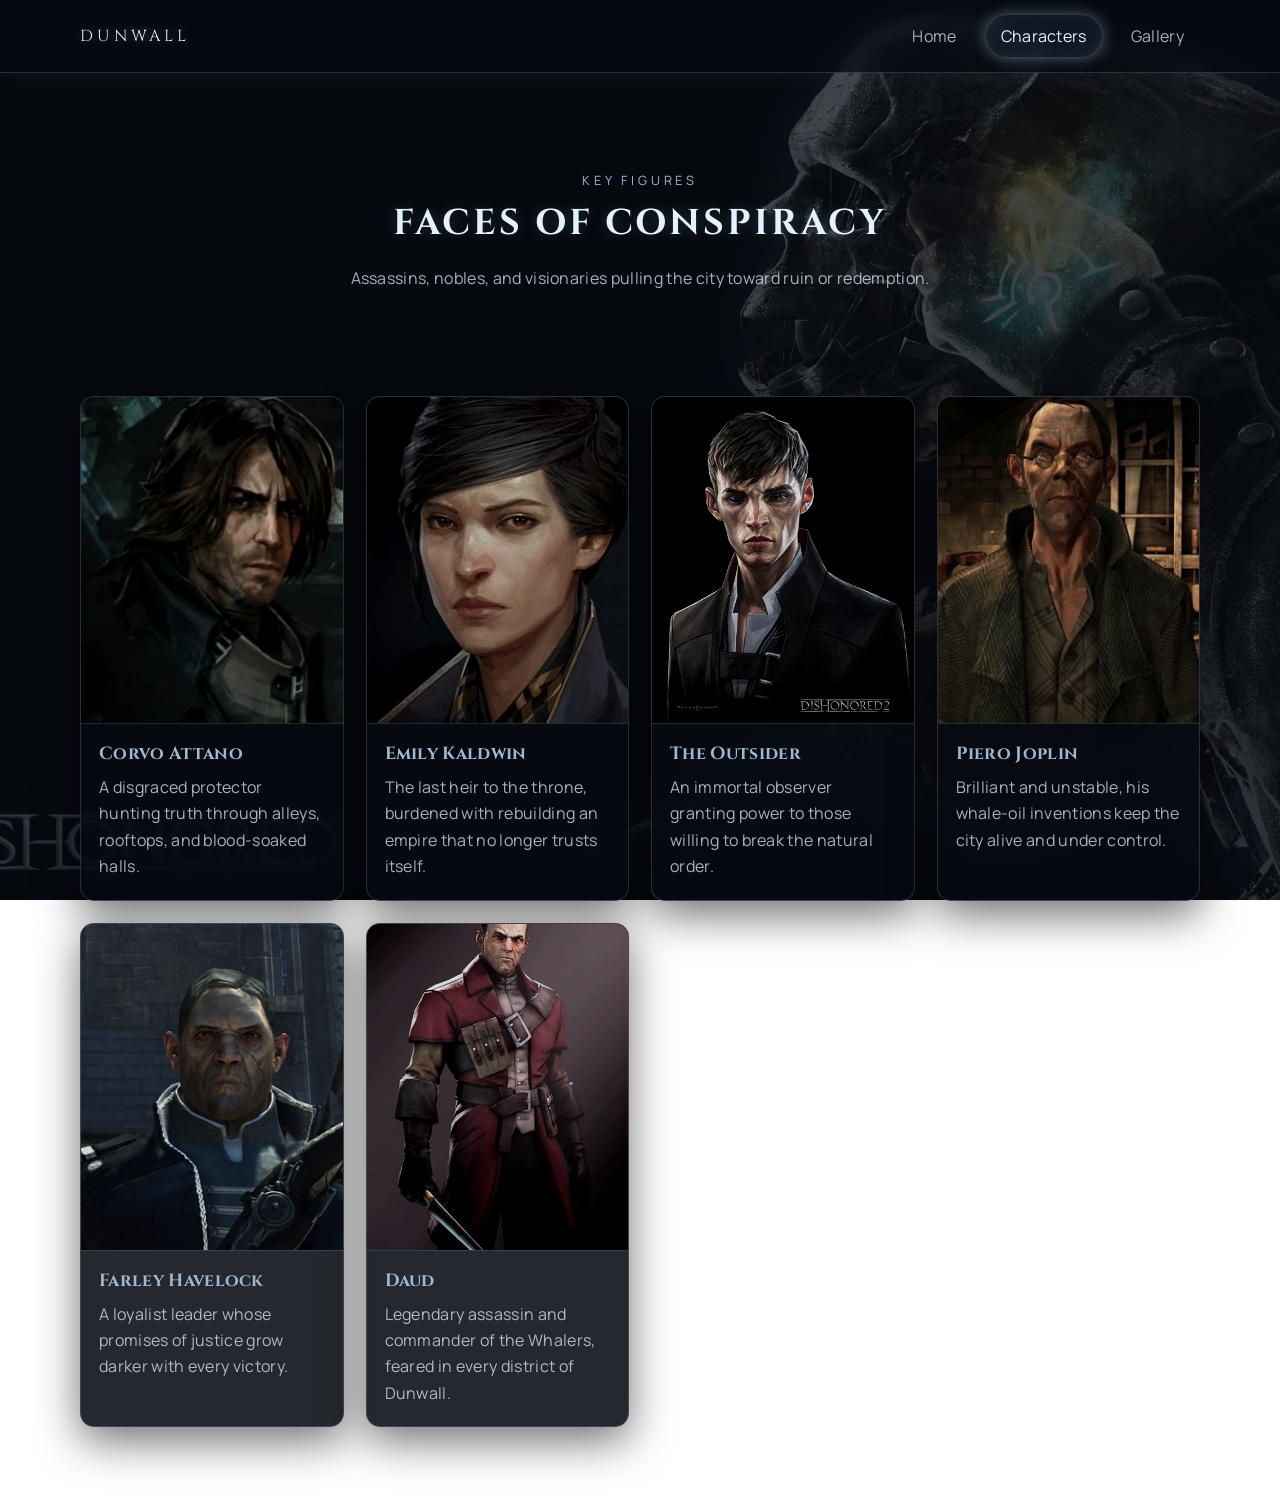
==== characters.html @ 55f80cd5 "Initial commit: Dishonored static site" ====
<!doctype html>
<html lang="en">
<head>
  <meta charset="UTF-8">
  <meta name="viewport" content="width=device-width, initial-scale=1.0">
  <title>Characters | Dunwall in Shadow</title>
  <link rel="stylesheet" href="style.css">
</head>
<body class="page">
  <header class="topbar">
    <div class="container topbar-inner">
      <a class="brand" href="index.html">Dunwall</a>
      <nav class="nav" aria-label="Main navigation">
        <a class="nav-link" href="index.html">Home</a>
        <a class="nav-link active" href="characters.html">Characters</a>
        <a class="nav-link" href="gallery.html">Gallery</a>
      </nav>
    </div>
  </header>

  <main class="main-content">
    <section class="section page-header">
      <div class="container centered">
        <p class="eyebrow">Key Figures</p>
        <h1 class="section-title">Faces of Conspiracy</h1>
        <p class="section-subtitle">Assassins, nobles, and visionaries pulling the city toward ruin or redemption.</p>
      </div>
    </section>

    <section class="section">
      <div class="container">
        <div class="character-grid">
          <article class="character-card">
            <img src="images/corvo.jpg" alt="Masked royal protector standing in shadow">
            <div class="card-body">
              <h3>Corvo Attano</h3>
              <p>A disgraced protector hunting truth through alleys, rooftops, and blood-soaked halls.</p>
            </div>
          </article>

          <article class="character-card">
            <img src="images/empress.jpg" alt="Young empress in pale blue light">
            <div class="card-body">
              <h3>Emily Kaldwin</h3>
              <p>The last heir to the throne, burdened with rebuilding an empire that no longer trusts itself.</p>
            </div>
          </article>

          <article class="character-card">
            <img src="images/outsider.jpg" alt="Mysterious figure with glowing eyes">
            <div class="card-body">
              <h3>The Outsider</h3>
              <p>An immortal observer granting power to those willing to break the natural order.</p>
            </div>
          </article>

          <article class="character-card">
            <img src="images/inventor.jpg" alt="Inventor surrounded by industrial machines">
            <div class="card-body">
              <h3>Piero Joplin</h3>
              <p>Brilliant and unstable, his whale-oil inventions keep the city alive and under control.</p>
            </div>
          </article>

          <article class="character-card">
            <img src="images/loyalist.jpg" alt="Masked loyalist at a strategy table">
            <div class="card-body">
              <h3>Farley Havelock</h3>
              <p>A loyalist leader whose promises of justice grow darker with every victory.</p>
            </div>
          </article>

          <article class="character-card">
            <img src="images/whaler.jpg" alt="Whaler assassin with blade and hood">
            <div class="card-body">
              <h3>Daud </h3>
              <p>Legendary assassin and commander of the Whalers, feared in every district of Dunwall.</p>
            </div>
          </article>
        </div>
      </div>
    </section>
  </main>
</body>
</html>
---- style.css ----
@import url("https://fonts.googleapis.com/css2?family=Cinzel:wght@500;700&family=Manrope:wght@400;500;700&display=swap");

:root {
  --black-void: #070b12;
  --night-ink: #0b1420;
  --steel-blue: #2f4b63;
  --frost-blue: #9fb8d3;
  --cold-light: #e3f2ff;
  --panel: rgba(7, 11, 18, 0.88);
  --panel-soft: rgba(11, 20, 32, 0.8);
  --glow: rgba(159, 184, 211, 0.45);
  --border: rgba(159, 184, 211, 0.22);
  --text-dim: rgba(227, 242, 255, 0.72);
  --shadow: 0 14px 44px rgba(0, 0, 0, 0.56);
}

*,
*::before,
*::after {
  box-sizing: border-box;
}

html,
body {
  margin: 0;
  min-height: 100%;
}

body {
  font-family: "Manrope", "Segoe UI", sans-serif;
  color: var(--cold-light);
  background:
    linear-gradient(rgba(7, 11, 18, 0.74), rgba(7, 11, 18, 0.84)),
    url("images/dishonored-bg.jpg"),
    radial-gradient(circle at 15% 0%, rgba(47, 75, 99, 0.38), transparent 42%),
    radial-gradient(circle at 85% 10%, rgba(159, 184, 211, 0.12), transparent 40%),
    linear-gradient(160deg, var(--black-void), var(--night-ink) 60%, #0d1d2f);
  background-size: cover;
  background-position: center top;
  background-attachment: fixed;
  letter-spacing: 0.02em;
}

body::before {
  content: "";
  position: fixed;
  inset: 0;
  pointer-events: none;
  opacity: 0.12;
  background-image: repeating-linear-gradient(
    0deg,
    rgba(255, 255, 255, 0.05) 0,
    rgba(255, 255, 255, 0.05) 1px,
    transparent 1px,
    transparent 3px
  );
}

img {
  display: block;
  max-width: 100%;
}

a {
  color: inherit;
  text-decoration: none;
}

.container {
  width: min(1120px, 92vw);
  margin: 0 auto;
}

.topbar {
  position: sticky;
  top: 0;
  z-index: 10;
  border-bottom: 1px solid var(--border);
  background: rgba(7, 11, 18, 0.7);
  backdrop-filter: blur(6px);
  box-shadow: 0 0 28px rgba(159, 184, 211, 0.09);
}

.topbar-inner {
  min-height: 72px;
  display: flex;
  align-items: center;
  justify-content: space-between;
  gap: 24px;
}

.brand {
  font-family: "Cinzel", serif;
  letter-spacing: 0.24em;
  text-transform: uppercase;
  font-size: 1rem;
  color: var(--cold-light);
  text-shadow: 0 0 12px rgba(159, 184, 211, 0.52);
}

.nav {
  display: flex;
  flex-wrap: wrap;
  gap: 12px;
}

.nav-link {
  padding: 10px 15px;
  border-radius: 999px;
  border: 1px solid transparent;
  color: var(--text-dim);
  transition: all 0.3s ease;
}

.nav-link:hover,
.nav-link:focus-visible,
.nav-link.active {
  color: var(--cold-light);
  border-color: var(--border);
  box-shadow: 0 0 15px var(--glow), inset 0 0 14px rgba(159, 184, 211, 0.09);
  background: rgba(47, 75, 99, 0.2);
}

.hero {
  min-height: calc(100vh - 72px);
  display: grid;
  place-items: center;
  padding: 90px 0;
  position: relative;
  background-image:
    linear-gradient(rgba(7, 11, 18, 0.32), rgba(7, 11, 18, 0.68)),
    radial-gradient(circle at 78% 16%, rgba(189, 219, 255, 0.2), transparent 42%),
    url("images/dishonored-bg.jpg");
  background-size: cover;
  background-position: center;
}

.hero::before {
  content: "";
  position: absolute;
  inset: 0;
  background:
    linear-gradient(90deg, rgba(7, 11, 18, 0.88), rgba(7, 11, 18, 0.22) 65%),
    radial-gradient(circle at 75% 20%, rgba(159, 184, 211, 0.16), transparent 45%);
}

.hero-content {
  position: relative;
  z-index: 1;
  text-align: center;
  max-width: 760px;
}

.eyebrow {
  margin: 0 0 10px;
  font-size: 0.8rem;
  letter-spacing: 0.3em;
  text-transform: uppercase;
  color: var(--frost-blue);
}

.cinematic-title {
  margin: 0;
  font-family: "Cinzel", serif;
  font-size: clamp(2.2rem, 6vw, 5.2rem);
  letter-spacing: 0.09em;
  line-height: 1.08;
  text-transform: uppercase;
  text-shadow: 0 0 26px rgba(159, 184, 211, 0.33), 0 16px 30px rgba(0, 0, 0, 0.85);
}

.intro-text,
.section-subtitle {
  margin: 18px auto 0;
  max-width: 60ch;
  color: var(--text-dim);
  line-height: 1.7;
}

.hero-actions {
  margin-top: 32px;
  display: flex;
  justify-content: center;
  flex-wrap: wrap;
  gap: 14px;
}

.button {
  display: inline-block;
  padding: 12px 20px;
  border-radius: 999px;
  border: 1px solid var(--border);
  font-weight: 700;
  letter-spacing: 0.05em;
  text-transform: uppercase;
  font-size: 0.78rem;
  transition: transform 0.3s ease, box-shadow 0.3s ease, background 0.3s ease;
}

.button:hover,
.button:focus-visible {
  transform: translateY(-2px);
  box-shadow: 0 0 22px var(--glow);
}

.button-primary {
  background: linear-gradient(120deg, rgba(47, 75, 99, 0.6), rgba(159, 184, 211, 0.32));
}

.button-ghost {
  background: rgba(7, 11, 18, 0.45);
}

.main-content {
  padding-top: 20px;
}

.section {
  padding: 78px 0;
}

.page-header {
  padding-bottom: 26px;
}

.centered {
  text-align: center;
}

.section-title {
  margin: 0;
  font-family: "Cinzel", serif;
  text-transform: uppercase;
  letter-spacing: 0.08em;
  font-size: clamp(1.55rem, 2.8vw, 2.6rem);
  text-shadow: 0 0 14px rgba(159, 184, 211, 0.25);
}

.feature-grid {
  margin-top: 28px;
  display: grid;
  gap: 20px;
  grid-template-columns: repeat(auto-fit, minmax(230px, 1fr));
}

.feature {
  padding: 22px;
  background: var(--panel-soft);
  border: 1px solid var(--border);
  border-radius: 12px;
  box-shadow: var(--shadow);
}

.feature h3 {
  margin: 0 0 8px;
  font-family: "Cinzel", serif;
  color: var(--frost-blue);
}

.feature p {
  margin: 0;
  color: var(--text-dim);
  line-height: 1.7;
}

.character-grid {
  display: grid;
  grid-template-columns: repeat(auto-fit, minmax(230px, 1fr));
  gap: 22px;
}

.character-card {
  border: 1px solid var(--border);
  border-radius: 14px;
  background: var(--panel);
  overflow: hidden;
  box-shadow: var(--shadow);
  transition: transform 0.35s ease, border-color 0.35s ease, box-shadow 0.35s ease;
}

.character-card img {
  width: 100%;
  aspect-ratio: 4 / 5;
  object-fit: cover;
  border-bottom: 1px solid var(--border);
  filter: saturate(0.78) contrast(1.06) brightness(0.84);
}

.character-card:hover {
  transform: translateY(-7px);
  border-color: rgba(227, 242, 255, 0.55);
  box-shadow: 0 0 26px rgba(159, 184, 211, 0.25), var(--shadow);
}

.card-body {
  padding: 18px 18px 20px;
}

.card-body h3 {
  margin: 0 0 8px;
  font-family: "Cinzel", serif;
  font-size: 1.1rem;
  color: var(--frost-blue);
}

.card-body p {
  margin: 0;
  color: var(--text-dim);
  line-height: 1.65;
}

.gallery-grid {
  display: grid;
  grid-template-columns: repeat(auto-fit, minmax(210px, 1fr));
  gap: 16px;
}

.gallery-item {
  margin: 0;
  border-radius: 10px;
  border: 1px solid var(--border);
  overflow: hidden;
  background: var(--panel);
  box-shadow: var(--shadow);
}

.gallery-item img {
  width: 100%;
  aspect-ratio: 4 / 3;
  object-fit: cover;
  filter: saturate(0.75) brightness(0.9);
  transform: scale(1.01);
  transition: transform 0.45s ease, filter 0.45s ease;
}

.gallery-item:hover {
  border-color: rgba(227, 242, 255, 0.52);
  box-shadow: 0 0 20px rgba(159, 184, 211, 0.24), var(--shadow);
}

.gallery-item:hover img {
  transform: scale(1.12);
  filter: saturate(0.95) brightness(1);
}

@media (max-width: 780px) {
  body {
    background-attachment: scroll;
  }

  .topbar-inner {
    flex-direction: column;
    justify-content: center;
    padding: 12px 0;
    min-height: auto;
  }

  .hero {
    min-height: calc(100vh - 120px);
    padding: 72px 0;
  }

  .section {
    padding: 64px 0;
  }
}
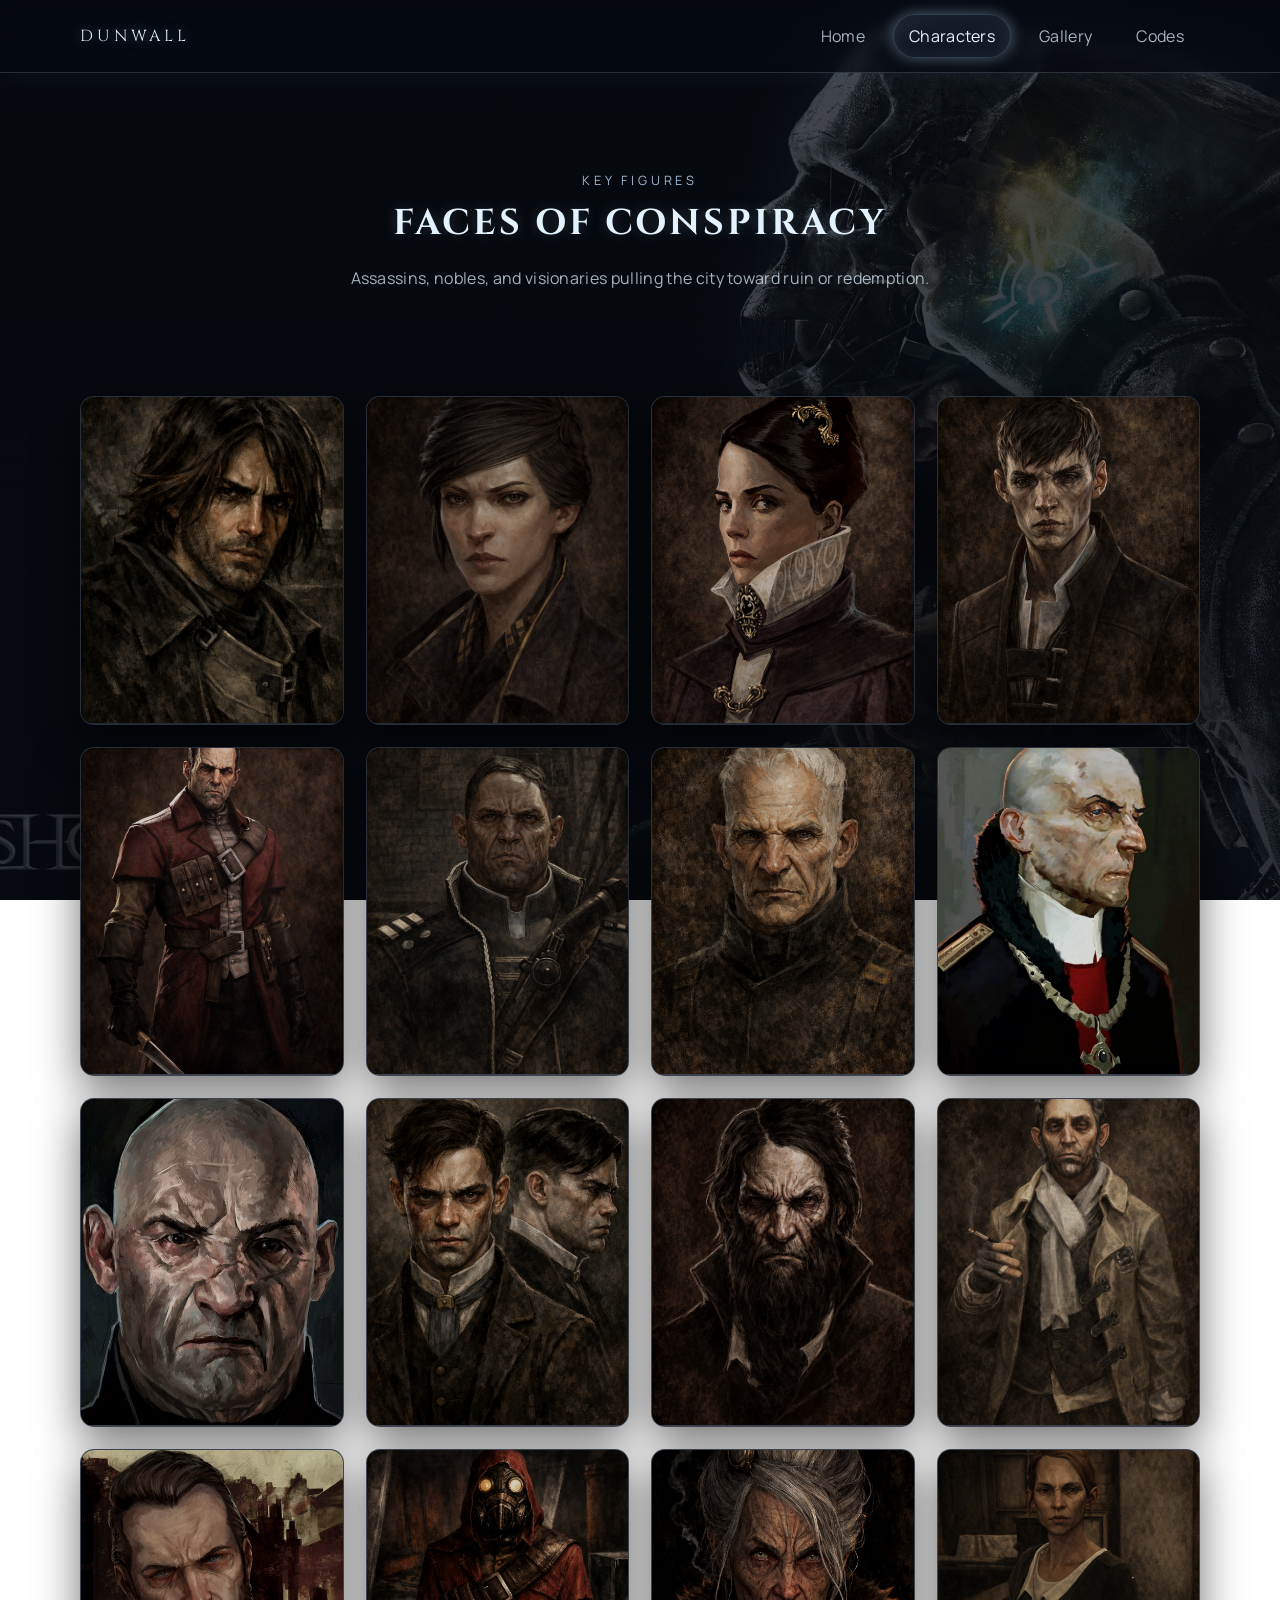
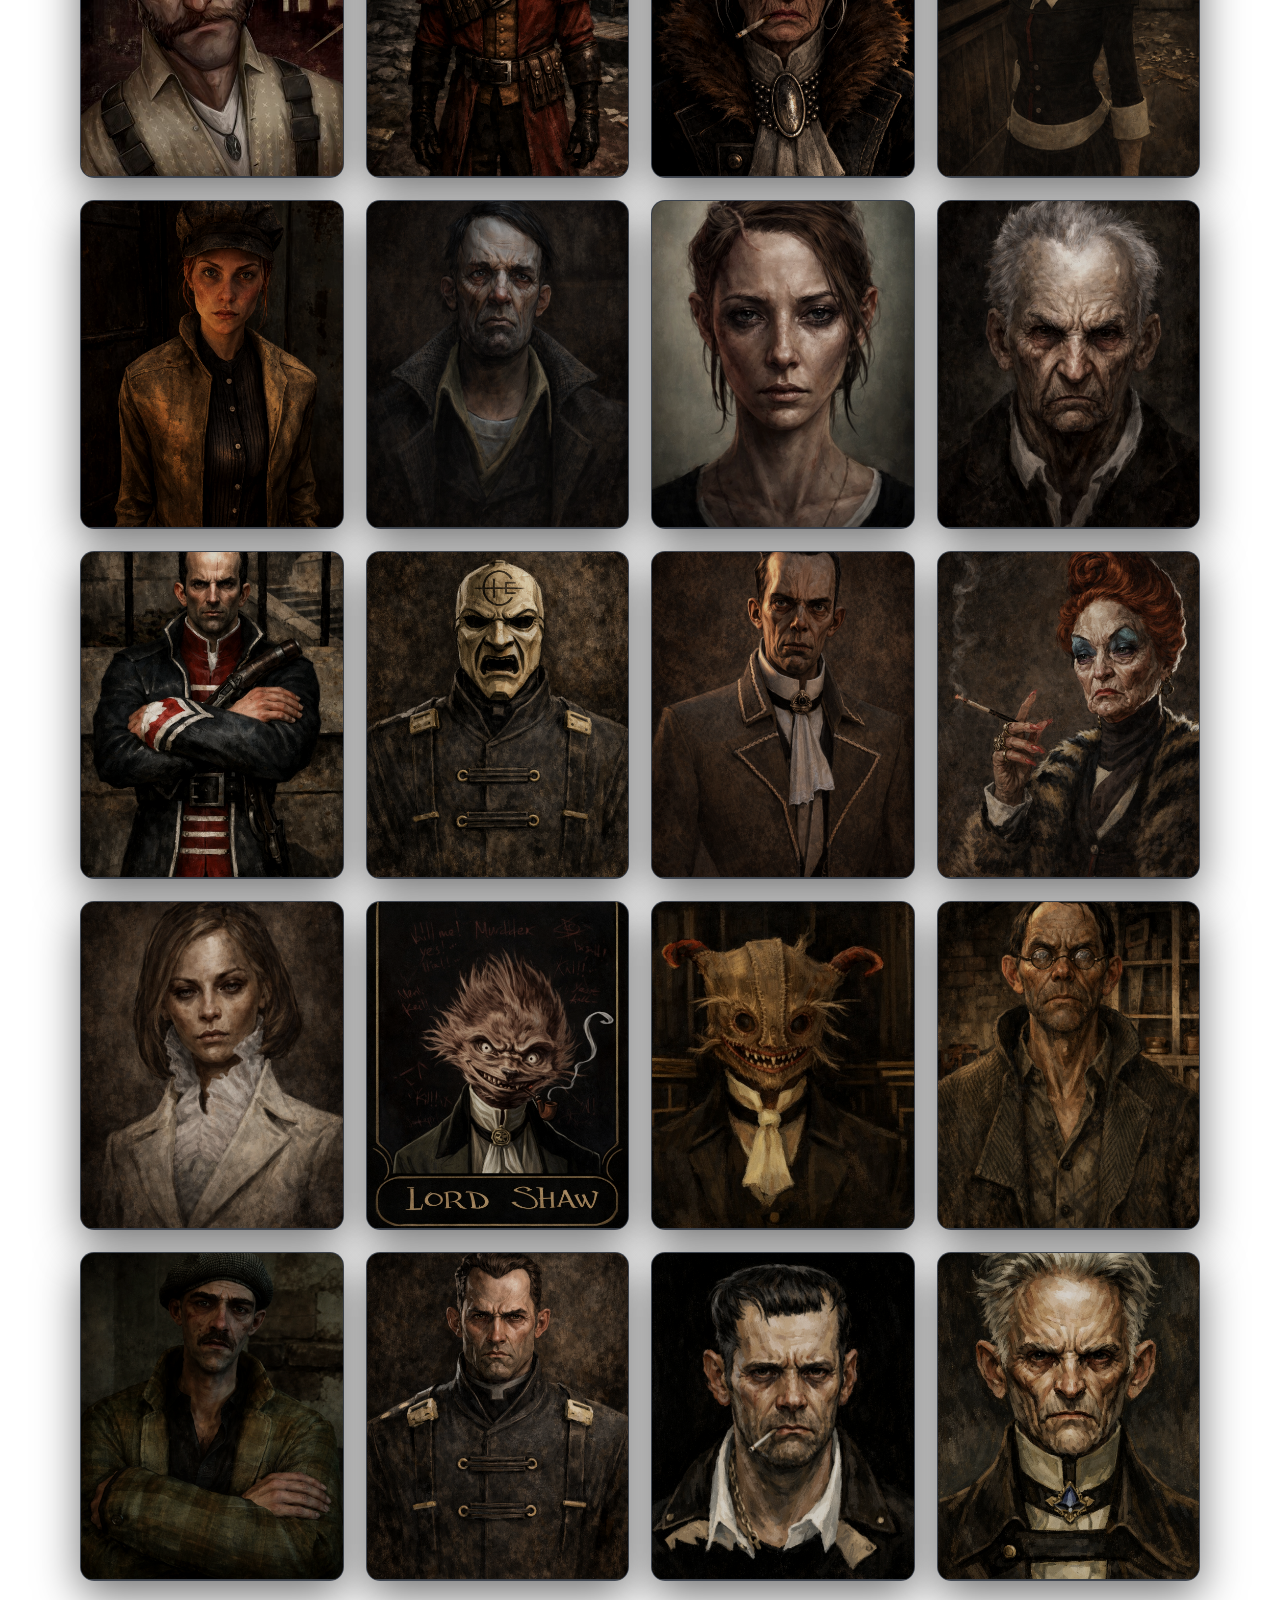
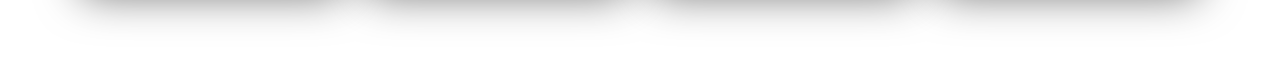
==== commit fbadb503: "update code" ====
--- a/characters.html
+++ b/characters.html
@@ -14,6 +14,7 @@
         <a class="nav-link" href="index.html">Home</a>
         <a class="nav-link active" href="characters.html">Characters</a>
         <a class="nav-link" href="gallery.html">Gallery</a>
+        <a class="nav-link" href="codes.html">Codes</a>
       </nav>
     </div>
   </header>
@@ -31,52 +32,259 @@
       <div class="container">
         <div class="character-grid">
           <article class="character-card">
-            <img src="images/corvo.jpg" alt="Masked royal protector standing in shadow">
+            <img src="images/corvo.png" alt="Masked royal protector standing in shadow">
             <div class="card-body">
               <h3>Corvo Attano</h3>
-              <p>A disgraced protector hunting truth through alleys, rooftops, and blood-soaked halls.</p>
-            </div>
-          </article>
-
-          <article class="character-card">
-            <img src="images/empress.jpg" alt="Young empress in pale blue light">
+              <p>Corvo Attano is the masked protagonist of Dishonored — a royal bodyguard framed for the Empress’s murder who becomes a supernatural assassin seeking revenge.</p>
+            </div>
+          </article>
+
+          <article class="character-card">
+            <img src="images/emily.png" alt="Young empress in pale blue light">
             <div class="card-body">
               <h3>Emily Kaldwin</h3>
-              <p>The last heir to the throne, burdened with rebuilding an empire that no longer trusts itself.</p>
-            </div>
-          </article>
-
-          <article class="character-card">
-            <img src="images/outsider.jpg" alt="Mysterious figure with glowing eyes">
+              <p>Emily Kaldwin is the daughter of the Empress in Dishonored. After her mother is killed, she is kidnapped and later rescued by Corvo.</p>
+            </div>
+          </article>
+
+          <article class="character-card">
+            <img src="images/jessamine.png" alt="Mysterious figure with glowing eyes">
+            <div class="card-body">
+              <h3>Jessamine Kaldwin</h3>
+              <p>Jessamine Kaldwin is the Empress of Dunwall in Dishonored. She is assassinated at the beginning of the game, which leads to Corvo being framed and the main events of the story.</p>
+            </div>
+          </article>
+
+          <article class="character-card">
+            <img src="images/outsider.png" alt="-----------------------------">
             <div class="card-body">
               <h3>The Outsider</h3>
-              <p>An immortal observer granting power to those willing to break the natural order.</p>
-            </div>
-          </article>
-
-          <article class="character-card">
-            <img src="images/inventor.jpg" alt="Inventor surrounded by industrial machines">
+              <p>The Outsider is a mysterious supernatural being in Dishonored who grants special powers to certain people, including Corvo.</p>
+            </div>
+          </article>
+
+          <article class="character-card">
+            <img src="images/daud.png" alt="Whaler assassin with blade and hood">
+            <div class="card-body">
+              <h3>Daud </h3>
+              <p>Daud is the leader of the assassins called the Whalers in Dishonored and the man who kills Empress Jessamine.</p>
+            </div>
+          </article>
+
+           <article class="character-card">
+            <img src="images/farlay.png" alt="Masked loyalist at a strategy table">
+            <div class="card-body">
+              <h3>Farley Havelock</h3>
+              <p>Farley Havelock is a former admiral and leader of the Loyalists in Dishonored who later betrays Corvo to gain power.</p>
+            </div>
+          </article>
+
+          <article class="character-card">
+            <img src="images/ramsey.png" alt="-----------------------------">
+            <div class="card-body">
+              <h3>Ramsey</h3>
+              <p>Mortimer Ramsey is the captain of the Grand Guard in Dishonored 2 who betrays Emily and helps start the coup.</p>
+            </div>
+          </article>
+
+          <article class="character-card">
+            <img src="images/hiram.jpg" alt="-----------------------------">
+            <div class="card-body">
+              <h3>Hiram Burrows</h3>
+              <p>Hiram Burrows is the Lord Regent in Dishonored who helps plan the assassination of the Empress and rules Dunwall afterward.</p>
+            </div>
+          </article>
+
+          <article class="character-card">
+            <img src="images/camp.jpg" alt="-----------------------------">
+            <div class="card-body">
+              <h3>Thaddeus Campbell</h3>
+              <p>Thaddeus Campbell is the High Overseer of the Abbey of the Everyman in Dishonored and one of the conspirators against the Empress.</p>
+            </div>
+          </article>
+
+          <article class="character-card">
+            <img src="images/brothers.png" alt="-----------------------------">
+            <div class="card-body">
+              <h3>Custis Pandleton, Morgan Pandleton</h3>
+              <p>Wealthy twin brothers in Dishonored who help organize the plot against the Empress.</p>
+            </div>
+          </article>
+
+          <article class="character-card">
+            <img src="images/anton.png" alt="-----------------------------">
+            <div class="card-body">
+              <h3>Anton Sokolov</h3>
+              <p>Anton Sokolov is a famous inventor and natural philosopher in Dishonored who creates many technologies used in Dunwall.</p>
+            </div>
+          </article>
+
+           <article class="character-card">
+            <img src="images/samuel.png" alt="-----------------------------">
+            <div class="card-body">
+              <h3>Samuel Beechworth</h3>
+              <p>Samuel Beechworth is a loyal boatman in Dishonored who helps Corvo travel to missions around Dunwall.</p>
+            </div>
+          </article>
+
+           <article class="character-card">
+            <img src="images/slackjaw.jpg" alt="-----------------------------">
+            <div class="card-body">
+              <h3>Slackjaw</h3>
+              <p>Slackjaw is the leader of the Bottle Street Gang in Dishonored who sometimes helps Corvo.</p>
+            </div>
+          </article>
+
+         <article class="character-card">
+            <img src="images/billy.png" alt="-----------------------------">
+            <div class="card-body">
+              <h3>Billy Lurk</h3>
+              <p>Billie Lurk is an assassin and member of Daud’s Whalers in Dishonored who later becomes an important character in the series.</p>
+            </div>
+          </article>
+
+         <article class="character-card">
+            <img src="images/granny.png" alt="-----------------------------">
+            <div class="card-body">
+              <h3>Granny Rags</h3>
+              <p>Granny Rags is a mysterious old woman with supernatural powers in Dishonored who worships the Outsider.</p>
+            </div>
+          </article>
+
+          <article class="character-card">
+            <img src="images/lydia.png" alt="-----------------------------">
+            <div class="card-body">
+              <h3>Lydia</h3>
+              <p>Lydia is a maid at the Hound Pits Pub in Dishonored who helps the Loyalists.</p>
+            </div>
+          </article>
+
+          <article class="character-card">
+            <img src="images/cecilia.png" alt="-----------------------------">
+            <div class="card-body">
+              <h3>Cecilia</h3>
+              <p>Cecilia is a servant at the Hound Pits Pub in Dishonored who supports the Loyalists.</p>
+            </div>
+          </article>
+
+          <article class="character-card">
+            <img src="images/wallace.png" alt="-----------------------------">
+            <div class="card-body">
+              <h3>Wallace Higgins</h3>
+              <p>Wallace Higgins is a civilian in Dishonored whom Corvo can help during a side mission.</p>
+            </div>
+          </article>
+
+          <article class="character-card">
+            <img src="images/callista.jpg" alt="-----------------------------">
+            <div class="card-body">
+              <h3>Callista Curnow</h3>
+              <p>Callista Curnow is Emily’s caretaker in Dishonored and helps the Loyalists at the Hound Pits Pub.</p>
+            </div>
+          </article>
+
+          <article class="character-card">
+            <img src="images/griff.png" alt="-----------------------------">
+            <div class="card-body">
+              <h3>Griff</h3>
+              <p>Griff is a merchant and smuggler in Dishonored who sells supplies to Corvo.</p>
+            </div>
+          </article>
+
+          <article class="character-card">
+            <img src="images/geoff.png" alt="-----------------------------">
+            <div class="card-body">
+              <h3>Geoff Curnow</h3>
+              <p>Geoff Curnow is a loyal City Watch captain in Dishonored who can be saved from an assassination plot.</p>
+            </div>
+          </article>
+
+          <article class="character-card">
+            <img src="images/overseer.png" alt="-----------------------------">
+            <div class="card-body">
+              <h3>Overseer Berthold</h3>
+              <p>Overseer Berthold is a member of the Abbey of the Everyman in Dishonored who helps Corvo during the mission against High Overseer Campbell.</p>
+            </div>
+          </article>
+
+          <article class="character-card">
+            <img src="images/trevor.png" alt="-----------------------------">
+            <div class="card-body">
+              <h3> Trevor Pandleton</h3>
+              <p>Trevor Pendleton is a member of the Loyalists in Dishonored who helps Corvo overthrow the Lord Regent.</p>
+            </div>
+          </article>
+
+          <article class="character-card">
+            <img src="images/madame.png" alt="-----------------------------">
+            <div class="card-body">
+              <h3>Madame Prudences</h3>
+              <p>Madame Prudence is the owner of the Golden Cat in Dishonored where Emily is held captive.</p>
+            </div>
+          </article>
+
+           <article class="character-card">
+            <img src="images/lady.png" alt="-----------------------------">
+            <div class="card-body">
+              <h3>Lady Boyle</h3>
+              <p>Lady Boyle is a noblewoman in Dishonored who secretly supports the Lord Regent.</p>
+            </div>
+          </article>
+
+          <article class="character-card">
+            <img src="images/lord.jpg" alt="-----------------------------">
+            <div class="card-body">
+              <h3>Lord Montgomerry Shaw</h3>
+              <p>Lord Montgomery Shaw is a nobleman in Dishonored whom Corvo can duel at the Boyle masquerade party.</p>
+            </div>
+          </article>
+
+          <article class="character-card">
+            <img src="images/brisby.jpg" alt="-----------------------------">
+            <div class="card-body">
+              <h3>Lord Brisby</h3>
+              <p>Lord Brisby is a nobleman in Dishonored who is obsessed with Lady Boyle and offers to take her away.</p>
+            </div>
+          </article>
+
+          <article class="character-card">
+            <img src="images/piero.png" alt="Inventor surrounded by industrial machines">
             <div class="card-body">
               <h3>Piero Joplin</h3>
-              <p>Brilliant and unstable, his whale-oil inventions keep the city alive and under control.</p>
-            </div>
-          </article>
-
-          <article class="character-card">
-            <img src="images/loyalist.jpg" alt="Masked loyalist at a strategy table">
-            <div class="card-body">
-              <h3>Farley Havelock</h3>
-              <p>A loyalist leader whose promises of justice grow darker with every victory.</p>
-            </div>
-          </article>
-
-          <article class="character-card">
-            <img src="images/whaler.jpg" alt="Whaler assassin with blade and hood">
-            <div class="card-body">
-              <h3>Daud </h3>
-              <p>Legendary assassin and commander of the Whalers, feared in every district of Dunwall.</p>
-            </div>
-          </article>
+              <p>Piero Joplin is an inventor in Dishonored who creates gadgets and upgrades for Corvo.</p>
+            </div>
+          </article>
+
+          <article class="character-card">
+            <img src="images/blake.png" alt="-----------------------------">
+            <div class="card-body">
+              <h3>Blake</h3>
+              <p>Blake is a servant at the Hound Pits Pub in Dishonored who works for the Loyalists.</p>
+            </div>
+          </article>
+
+          <article class="character-card">
+            <img src="images/martin.png" alt="-----------------------------">
+            <div class="card-body">
+              <h3>Teague Martin</h3>
+              <p>Teague Martin is an Overseer and member of the Loyalists in Dishonored who helps plan the overthrow of the Lord Regent.</p>
+            </div>
+          </article>
+
+          <article class="character-card">
+            <img src="images/bundry.jpg" alt="-----------------------------">
+            <div class="card-body">
+              <h3>Bundry Rothwild</h3>
+              <p>Bundry Rothwild is a wealthy whaling baron in Dishonored DLC Knife of Dunwall and an enemy of Daud.</p>
+            </div>
+          </article>
+
+          <article class="character-card">
+            <img src="images/arnold.jpg" alt="-----------------------------">
+            <div class="card-body">
+              <h3>Arnold Timsh</h3>
+              <p>Arnold Timsh is a corrupt lawyer in the DLC of Dishonored who works with the Brigmore Witches.</p>
+            </div>
         </div>
       </div>
     </section>
--- a/style.css
+++ b/style.css
@@ -364,3 +364,36 @@
     padding: 64px 0;
   }
 }
+.character-card {
+  position: relative;
+  overflow: hidden;
+}
+
+.character-card img {
+  width: 100%;
+  height: 100%;
+  object-fit: cover;
+  transition: filter 0.3s;
+}
+
+.character-card .card-body {
+  position: absolute;
+  top: 0; left: 0;
+  width: 100%; height: 100%;
+  display: flex;
+  flex-direction: column;
+  align-items: center;
+  justify-content: center;
+  color: white;
+  text-shadow: 0 2px 8px rgba(0,0,0,0.6);
+  opacity: 0;
+  transition: opacity 0.3s;
+}
+
+.character-card:hover img {
+  filter: blur(5px);
+}
+
+.character-card:hover .card-body {
+  opacity: 1;
+}
